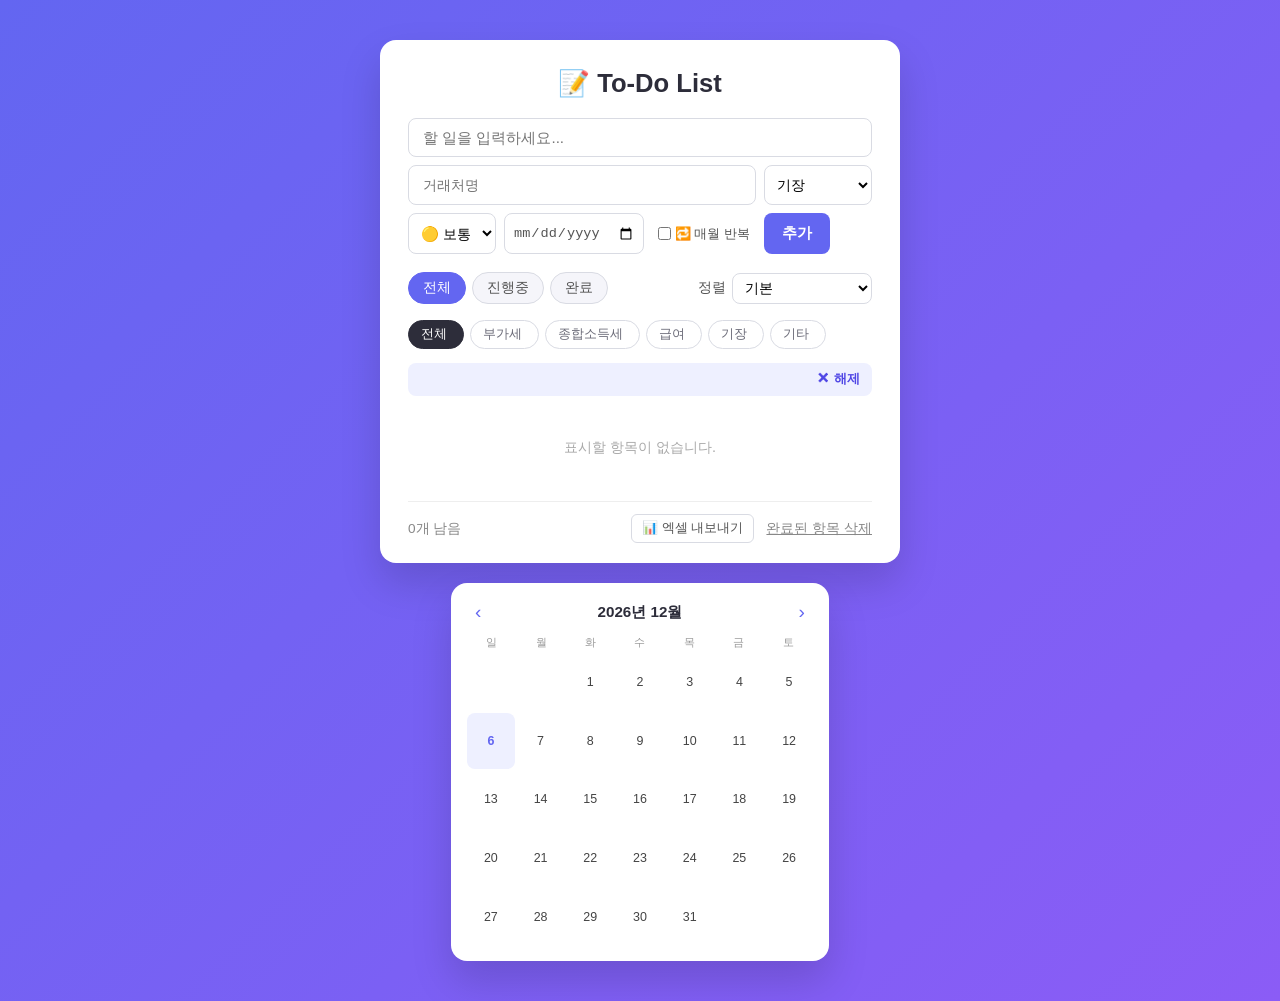
==== index.html @ e3bcc263 "Add initial To-Do List app Implements the HTML structure, styling, and interactive logic for a clien" ====
<!DOCTYPE html>
<html lang="ko">
<head>
  <meta charset="UTF-8" />
  <meta name="viewport" content="width=device-width, initial-scale=1.0" />
  <title>To-Do List</title>
  <link rel="stylesheet" href="style.css" />
</head>
<body>
  <div class="layout">
  <div class="app">
    <h1>📝 To-Do List</h1>

    <form id="todo-form" class="todo-form">
      <input
        type="text"
        id="todo-input"
        class="todo-input"
        placeholder="할 일을 입력하세요..."
        autocomplete="off"
        required
      />
      <div class="todo-form-row">
        <input
          type="text"
          id="client-input"
          class="client-input"
          placeholder="거래처명"
          autocomplete="off"
        />
        <select id="category-select">
          <option value="vat">부가세</option>
          <option value="income">종합소득세</option>
          <option value="payroll">급여</option>
          <option value="bookkeeping" selected>기장</option>
          <option value="etc">기타</option>
        </select>
      </div>
      <div class="todo-form-row">
        <select id="priority-select">
          <option value="high">🔴 높음</option>
          <option value="medium" selected>🟡 보통</option>
          <option value="low">🟢 낮음</option>
        </select>
        <input type="date" id="due-date-input" title="마감일" />
        <label class="recurring-label" title="매월 같은 날짜로 반복 생성">
          <input type="checkbox" id="recurring-checkbox" />
          🔁 매월 반복
        </label>
        <button type="submit">추가</button>
      </div>
    </form>

    <div class="controls">
      <div class="filters" id="filter-buttons">
        <button class="filter-btn active" data-filter="all">전체</button>
        <button class="filter-btn" data-filter="active">진행중</button>
        <button class="filter-btn" data-filter="completed">완료</button>
      </div>

      <div class="sort">
        <label for="sort-select">정렬</label>
        <select id="sort-select">
          <option value="default">기본</option>
          <option value="priority-desc">우선순위 높은순</option>
          <option value="priority-asc">우선순위 낮은순</option>
          <option value="due-asc">마감일 빠른순</option>
          <option value="client-asc">거래처명순</option>
        </select>
      </div>
    </div>

    <div class="category-filters" id="category-filter-buttons">
      <button class="category-filter-btn active" data-category="all">전체<span class="cat-count" data-cat="all"></span></button>
      <button class="category-filter-btn" data-category="vat">부가세<span class="cat-count" data-cat="vat"></span></button>
      <button class="category-filter-btn" data-category="income">종합소득세<span class="cat-count" data-cat="income"></span></button>
      <button class="category-filter-btn" data-category="payroll">급여<span class="cat-count" data-cat="payroll"></span></button>
      <button class="category-filter-btn" data-category="bookkeeping">기장<span class="cat-count" data-cat="bookkeeping"></span></button>
      <button class="category-filter-btn" data-category="etc">기타<span class="cat-count" data-cat="etc"></span></button>
    </div>

    <div id="date-filter-bar" class="date-filter-bar" hidden>
      <span id="date-filter-label"></span>
      <button type="button" id="date-filter-clear">✕ 해제</button>
    </div>

    <ul id="todo-list" class="todo-list"></ul>

    <div class="footer">
      <span id="items-left">0개 남음</span>
      <div class="footer-actions">
        <button id="export-btn" type="button" title="캘린더에 표시된 달 기준으로 내보냅니다">📊 엑셀 내보내기</button>
        <button id="clear-completed">완료된 항목 삭제</button>
      </div>
    </div>
  </div>

  <div class="calendar-widget">
    <div class="calendar-header">
      <button type="button" id="cal-prev" aria-label="이전 달">‹</button>
      <span id="cal-month-label"></span>
      <button type="button" id="cal-next" aria-label="다음 달">›</button>
    </div>
    <div class="calendar-weekdays">
      <span>일</span><span>월</span><span>화</span><span>수</span>
      <span>목</span><span>금</span><span>토</span>
    </div>
    <div class="calendar-grid" id="calendar-grid"></div>
  </div>
  </div>

  <script src="script.js"></script>
</body>
</html>
---- style.css ----
* {
  margin: 0;
  padding: 0;
  box-sizing: border-box;
}

body {
  font-family: "Segoe UI", "Apple SD Gothic Neo", Roboto, sans-serif;
  background: linear-gradient(135deg, #6366f1 0%, #8b5cf6 100%);
  min-height: 100vh;
  display: flex;
  justify-content: center;
  align-items: flex-start;
  padding: 40px 16px;
}

.layout {
  display: flex;
  gap: 20px;
  align-items: flex-start;
  flex-wrap: wrap;
  justify-content: center;
}

.app {
  width: 100%;
  max-width: 520px;
  background: #ffffff;
  border-radius: 16px;
  box-shadow: 0 20px 40px rgba(0, 0, 0, 0.15);
  padding: 28px 28px 20px;
}

/* 캘린더 위젯 (10cm x 10cm, 오른쪽 상단) */
.calendar-widget {
  width: 10cm;
  height: 10cm;
  box-sizing: border-box;
  background: #ffffff;
  border-radius: 16px;
  box-shadow: 0 20px 40px rgba(0, 0, 0, 0.15);
  padding: 16px;
  display: flex;
  flex-direction: column;
}

.calendar-header {
  display: flex;
  justify-content: space-between;
  align-items: center;
  margin-bottom: 10px;
}

.calendar-header button {
  background: none;
  border: none;
  font-size: 1.2rem;
  color: #6366f1;
  cursor: pointer;
  padding: 2px 8px;
  border-radius: 6px;
  transition: background 0.2s;
}

.calendar-header button:hover {
  background: #eef0ff;
}

#cal-month-label {
  font-weight: 700;
  font-size: 0.95rem;
  color: #2d2d3a;
}

.calendar-weekdays {
  display: grid;
  grid-template-columns: repeat(7, 1fr);
  text-align: center;
  font-size: 0.7rem;
  color: #999;
  margin-bottom: 4px;
}

.calendar-grid {
  display: grid;
  grid-template-columns: repeat(7, 1fr);
  grid-auto-rows: 1fr;
  gap: 2px;
  flex: 1;
}

.calendar-day {
  display: flex;
  flex-direction: column;
  align-items: center;
  justify-content: center;
  font-size: 0.78rem;
  color: #444;
  border-radius: 8px;
  position: relative;
  gap: 2px;
  cursor: pointer;
  transition: background 0.15s;
}

.calendar-day:hover {
  background: #f3f3fb;
}

.calendar-day.empty {
  visibility: hidden;
  cursor: default;
}

.calendar-day.today {
  background: #eef0ff;
  font-weight: 700;
  color: #6366f1;
}

.calendar-day.selected {
  background: #6366f1;
  color: #fff;
  font-weight: 700;
}

.calendar-day .due-dot {
  width: 6px;
  height: 6px;
  border-radius: 50%;
}

h1 {
  text-align: center;
  color: #2d2d3a;
  margin-bottom: 20px;
  font-size: 1.6rem;
}

/* 입력 폼 */
.todo-form {
  display: flex;
  flex-direction: column;
  gap: 8px;
  margin-bottom: 18px;
}

.todo-form-row {
  display: flex;
  gap: 8px;
}

#todo-input,
.todo-input {
  flex: 1;
  padding: 10px 14px;
  border: 1px solid #d9dbe3;
  border-radius: 8px;
  font-size: 0.95rem;
  outline: none;
  transition: border-color 0.2s;
}

#todo-input:focus {
  border-color: #6366f1;
}

#priority-select,
#category-select {
  padding: 10px 8px;
  border: 1px solid #d9dbe3;
  border-radius: 8px;
  font-size: 0.9rem;
  background: #fff;
  cursor: pointer;
}

.client-input {
  flex: 1;
  padding: 10px 14px;
  border: 1px solid #d9dbe3;
  border-radius: 8px;
  font-size: 0.9rem;
  outline: none;
  transition: border-color 0.2s;
}

.client-input:focus {
  border-color: #6366f1;
}

#due-date-input {
  padding: 9px 8px;
  border: 1px solid #d9dbe3;
  border-radius: 8px;
  font-size: 0.85rem;
  background: #fff;
  color: #555;
  cursor: pointer;
}

.todo-form button {
  padding: 10px 18px;
  border: none;
  border-radius: 8px;
  background: #6366f1;
  color: #fff;
  font-weight: 600;
  font-size: 0.95rem;
  cursor: pointer;
  transition: background 0.2s;
  white-space: nowrap;
}

.todo-form-row {
  flex-wrap: wrap;
}

.recurring-label {
  display: flex;
  align-items: center;
  gap: 4px;
  padding: 0 6px;
  font-size: 0.82rem;
  color: #555;
  white-space: nowrap;
  cursor: pointer;
}

.recurring-label input[type="checkbox"] {
  accent-color: #6366f1;
  cursor: pointer;
}

.todo-form button:hover {
  background: #4f46e5;
}

/* 컨트롤 영역 (필터 + 정렬) */
.controls {
  display: flex;
  justify-content: space-between;
  align-items: center;
  flex-wrap: wrap;
  gap: 10px;
  margin-bottom: 16px;
}

.filters {
  display: flex;
  gap: 6px;
}

.filter-btn {
  padding: 6px 14px;
  border: 1px solid #d9dbe3;
  border-radius: 20px;
  background: #f5f5fa;
  color: #555;
  font-size: 0.85rem;
  cursor: pointer;
  transition: all 0.2s;
}

.filter-btn:hover {
  background: #eaeaf5;
}

.filter-btn.active {
  background: #6366f1;
  color: #fff;
  border-color: #6366f1;
}

.sort {
  display: flex;
  align-items: center;
  gap: 6px;
  font-size: 0.85rem;
  color: #555;
}

.sort select {
  padding: 6px 8px;
  border: 1px solid #d9dbe3;
  border-radius: 8px;
  font-size: 0.85rem;
  background: #fff;
  cursor: pointer;
}

/* 카테고리 필터 탭 */
.category-filters {
  display: flex;
  gap: 6px;
  flex-wrap: wrap;
  margin-bottom: 14px;
}

.category-filter-btn {
  padding: 5px 12px;
  border: 1px solid #d9dbe3;
  border-radius: 20px;
  background: #fff;
  color: #6b6b78;
  font-size: 0.8rem;
  cursor: pointer;
  transition: all 0.2s;
}

.category-filter-btn:hover {
  background: #f5f5fa;
}

.category-filter-btn.active {
  background: #2d2d3a;
  color: #fff;
  border-color: #2d2d3a;
}

.cat-count {
  margin-left: 4px;
  font-size: 0.75rem;
  opacity: 0.8;
}

/* 날짜 필터 표시줄 */
.date-filter-bar {
  display: flex;
  justify-content: space-between;
  align-items: center;
  background: #eef0ff;
  color: #4f46e5;
  padding: 8px 12px;
  border-radius: 8px;
  font-size: 0.85rem;
  margin-bottom: 12px;
}

#date-filter-clear {
  background: none;
  border: none;
  color: #4f46e5;
  font-size: 0.8rem;
  cursor: pointer;
  font-weight: 600;
}

/* 목록 */
.todo-list {
  list-style: none;
  display: flex;
  flex-direction: column;
  gap: 8px;
  max-height: 420px;
  overflow-y: auto;
  margin-bottom: 14px;
}

.todo-item {
  display: flex;
  align-items: flex-start;
  gap: 10px;
  padding: 12px 14px;
  border-radius: 10px;
  background: #f8f8fc;
  border-left: 4px solid #ccc;
  animation: fadeIn 0.2s ease-in;
}

.todo-item input[type="checkbox"] {
  margin-top: 3px;
}

.todo-main {
  flex: 1;
  display: flex;
  flex-direction: column;
  gap: 3px;
  min-width: 0;
}

.todo-meta {
  display: flex;
  gap: 10px;
  flex-wrap: wrap;
  font-size: 0.75rem;
  color: #999;
}

.todo-meta .due-date.overdue {
  color: #dc2626;
  font-weight: 700;
}

.todo-meta .due-date.soon {
  color: #f97316;
  font-weight: 700;
}

.todo-item .priority-badge,
.todo-item .delete-btn {
  margin-top: 2px;
}

.todo-item.priority-high {
  border-left-color: #ef4444;
}

.todo-item.priority-medium {
  border-left-color: #f59e0b;
}

.todo-item.priority-low {
  border-left-color: #22c55e;
}

.todo-item input[type="checkbox"] {
  width: 18px;
  height: 18px;
  cursor: pointer;
  accent-color: #6366f1;
  flex-shrink: 0;
}

.todo-text {
  flex: 1;
  font-size: 0.95rem;
  color: #2d2d3a;
  word-break: break-word;
}

.todo-item.completed .todo-text {
  text-decoration: line-through;
  color: #aaa;
}

.priority-badge {
  font-size: 0.75rem;
  padding: 2px 8px;
  border-radius: 12px;
  font-weight: 600;
  flex-shrink: 0;
}

.priority-badge.high {
  background: #fee2e2;
  color: #ef4444;
}

.priority-badge.medium {
  background: #fef3c7;
  color: #f59e0b;
}

.priority-badge.low {
  background: #dcfce7;
  color: #22c55e;
}

.category-badge {
  font-size: 0.7rem;
  padding: 2px 8px;
  border-radius: 12px;
  font-weight: 600;
  flex-shrink: 0;
  align-self: flex-start;
}

.category-badge.vat {
  background: #dbeafe;
  color: #2563eb;
}

.category-badge.income {
  background: #ede9fe;
  color: #7c3aed;
}

.category-badge.payroll {
  background: #fce7f3;
  color: #db2777;
}

.category-badge.bookkeeping {
  background: #ccfbf1;
  color: #0d9488;
}

.category-badge.etc {
  background: #f1f5f9;
  color: #64748b;
}

.client-tag {
  font-weight: 700;
  color: #4f46e5;
  margin-right: 4px;
}

.recurring-badge {
  font-size: 0.7rem;
  padding: 2px 8px;
  border-radius: 12px;
  font-weight: 600;
  flex-shrink: 0;
  align-self: flex-start;
  background: #e0e7ff;
  color: #4f46e5;
}

/* 인라인 편집 */
.todo-edit-form {
  flex: 1;
  display: flex;
  flex-direction: column;
  gap: 6px;
}

.todo-edit-row {
  display: flex;
  gap: 6px;
}

.todo-edit-form input[type="text"],
.todo-edit-form input[type="date"],
.todo-edit-form select {
  padding: 7px 10px;
  border: 1px solid #d9dbe3;
  border-radius: 6px;
  font-size: 0.85rem;
  outline: none;
}

.todo-edit-form input[type="text"]:first-child {
  flex: 1;
}

.todo-edit-actions {
  display: flex;
  gap: 6px;
  justify-content: flex-end;
}

.todo-edit-actions button {
  padding: 5px 12px;
  border: none;
  border-radius: 6px;
  font-size: 0.8rem;
  cursor: pointer;
  font-weight: 600;
}

.edit-save-btn {
  background: #6366f1;
  color: #fff;
}

.edit-save-btn:hover {
  background: #4f46e5;
}

.edit-cancel-btn {
  background: #f1f5f9;
  color: #555;
}

.edit-cancel-btn:hover {
  background: #e2e8f0;
}

.edit-btn {
  background: none;
  border: none;
  color: #aaa;
  font-size: 1rem;
  cursor: pointer;
  flex-shrink: 0;
  transition: color 0.2s;
  line-height: 1;
}

.edit-btn:hover {
  color: #6366f1;
}

.delete-btn {
  background: none;
  border: none;
  color: #aaa;
  font-size: 1.1rem;
  cursor: pointer;
  flex-shrink: 0;
  transition: color 0.2s;
  line-height: 1;
}

.delete-btn:hover {
  color: #ef4444;
}

.empty-state {
  text-align: center;
  color: #aaa;
  padding: 30px 0;
  font-size: 0.9rem;
}

/* 하단 */
.footer {
  display: flex;
  justify-content: space-between;
  align-items: center;
  flex-wrap: wrap;
  gap: 8px;
  padding-top: 12px;
  border-top: 1px solid #eee;
  font-size: 0.85rem;
  color: #888;
}

.footer-actions {
  display: flex;
  align-items: center;
  gap: 12px;
}

#export-btn {
  background: none;
  border: 1px solid #d9dbe3;
  color: #555;
  cursor: pointer;
  font-size: 0.8rem;
  padding: 5px 10px;
  border-radius: 6px;
  transition: background 0.2s;
}

#export-btn:hover {
  background: #f5f5fa;
}

#clear-completed {
  background: none;
  border: none;
  color: #888;
  cursor: pointer;
  font-size: 0.85rem;
  text-decoration: underline;
}

#clear-completed:hover {
  color: #ef4444;
}

@keyframes fadeIn {
  from {
    opacity: 0;
    transform: translateY(-4px);
  }
  to {
    opacity: 1;
    transform: translateY(0);
  }
}

/* 스크롤바 */
.todo-list::-webkit-scrollbar {
  width: 6px;
}

.todo-list::-webkit-scrollbar-thumb {
  background: #d9dbe3;
  border-radius: 4px;
}
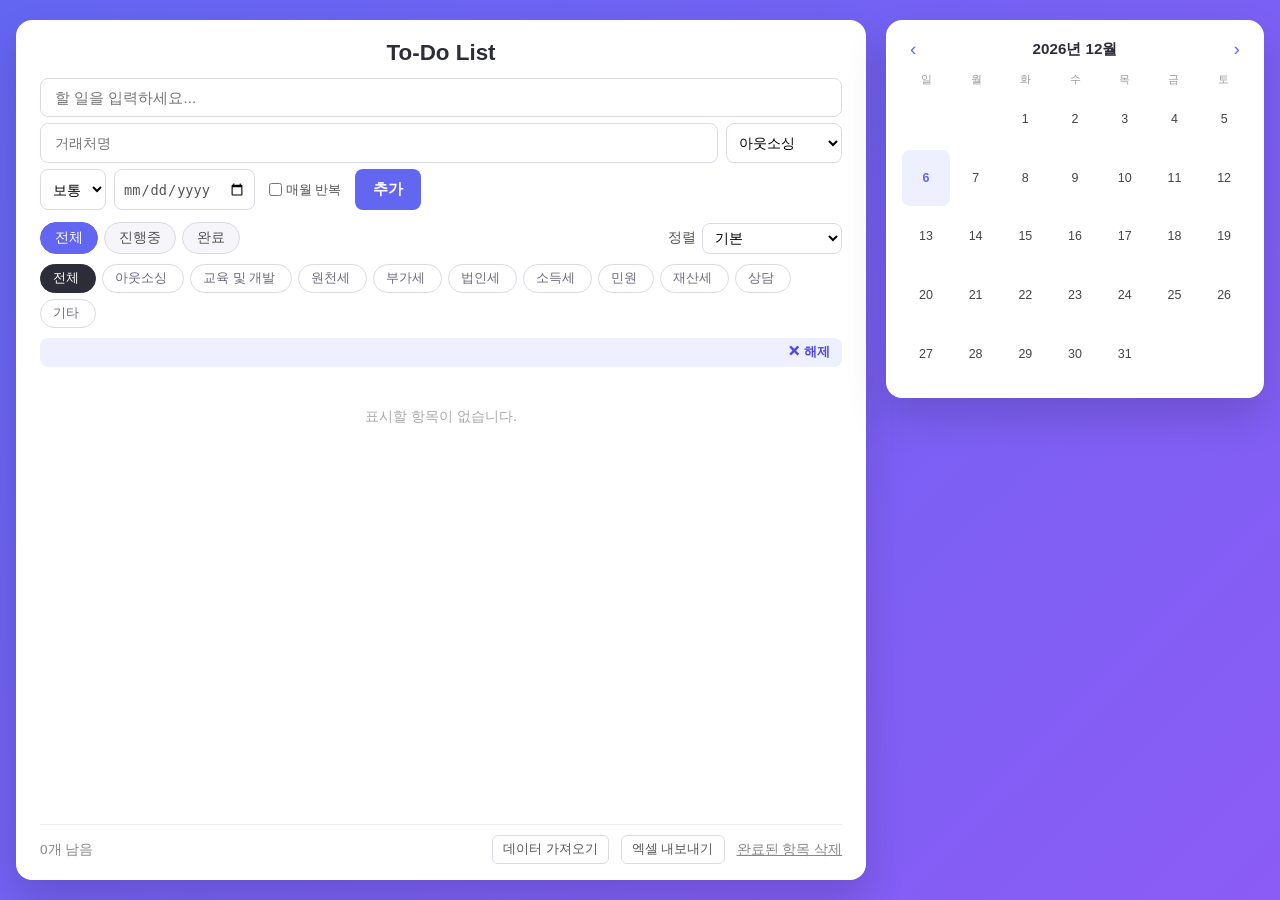
==== commit 0c5c9a6a: "Update categories, add SQLite persistence, and run script Switches task categories to match actual c" ====
--- a/index.html
+++ b/index.html
@@ -4,12 +4,13 @@
   <meta charset="UTF-8" />
   <meta name="viewport" content="width=device-width, initial-scale=1.0" />
   <title>To-Do List</title>
+  <link rel="icon" href="data:," />
   <link rel="stylesheet" href="style.css" />
 </head>
 <body>
   <div class="layout">
   <div class="app">
-    <h1>📝 To-Do List</h1>
+    <h1>To-Do List</h1>
 
     <form id="todo-form" class="todo-form">
       <input
@@ -29,23 +30,28 @@
           autocomplete="off"
         />
         <select id="category-select">
+          <option value="outsourcing" selected>아웃소싱</option>
+          <option value="education">교육 및 개발</option>
+          <option value="withholding">원천세</option>
           <option value="vat">부가세</option>
-          <option value="income">종합소득세</option>
-          <option value="payroll">급여</option>
-          <option value="bookkeeping" selected>기장</option>
+          <option value="corporate">법인세</option>
+          <option value="income">소득세</option>
+          <option value="civil">민원</option>
+          <option value="property">재산세</option>
+          <option value="consult">상담</option>
           <option value="etc">기타</option>
         </select>
       </div>
       <div class="todo-form-row">
         <select id="priority-select">
-          <option value="high">🔴 높음</option>
-          <option value="medium" selected>🟡 보통</option>
-          <option value="low">🟢 낮음</option>
+          <option value="high">높음</option>
+          <option value="medium" selected>보통</option>
+          <option value="low">낮음</option>
         </select>
         <input type="date" id="due-date-input" title="마감일" />
         <label class="recurring-label" title="매월 같은 날짜로 반복 생성">
           <input type="checkbox" id="recurring-checkbox" />
-          🔁 매월 반복
+          매월 반복
         </label>
         <button type="submit">추가</button>
       </div>
@@ -72,10 +78,15 @@
 
     <div class="category-filters" id="category-filter-buttons">
       <button class="category-filter-btn active" data-category="all">전체<span class="cat-count" data-cat="all"></span></button>
+      <button class="category-filter-btn" data-category="outsourcing">아웃소싱<span class="cat-count" data-cat="outsourcing"></span></button>
+      <button class="category-filter-btn" data-category="education">교육 및 개발<span class="cat-count" data-cat="education"></span></button>
+      <button class="category-filter-btn" data-category="withholding">원천세<span class="cat-count" data-cat="withholding"></span></button>
       <button class="category-filter-btn" data-category="vat">부가세<span class="cat-count" data-cat="vat"></span></button>
-      <button class="category-filter-btn" data-category="income">종합소득세<span class="cat-count" data-cat="income"></span></button>
-      <button class="category-filter-btn" data-category="payroll">급여<span class="cat-count" data-cat="payroll"></span></button>
-      <button class="category-filter-btn" data-category="bookkeeping">기장<span class="cat-count" data-cat="bookkeeping"></span></button>
+      <button class="category-filter-btn" data-category="corporate">법인세<span class="cat-count" data-cat="corporate"></span></button>
+      <button class="category-filter-btn" data-category="income">소득세<span class="cat-count" data-cat="income"></span></button>
+      <button class="category-filter-btn" data-category="civil">민원<span class="cat-count" data-cat="civil"></span></button>
+      <button class="category-filter-btn" data-category="property">재산세<span class="cat-count" data-cat="property"></span></button>
+      <button class="category-filter-btn" data-category="consult">상담<span class="cat-count" data-cat="consult"></span></button>
       <button class="category-filter-btn" data-category="etc">기타<span class="cat-count" data-cat="etc"></span></button>
     </div>
 
@@ -89,7 +100,9 @@
     <div class="footer">
       <span id="items-left">0개 남음</span>
       <div class="footer-actions">
-        <button id="export-btn" type="button" title="캘린더에 표시된 달 기준으로 내보냅니다">📊 엑셀 내보내기</button>
+        <button id="import-btn" type="button" title="JSON 백업 파일에서 항목을 가져옵니다">데이터 가져오기</button>
+        <input type="file" id="import-file-input" accept="application/json" hidden />
+        <button id="export-btn" type="button" title="캘린더에 표시된 달 기준으로 내보냅니다">엑셀 내보내기</button>
         <button id="clear-completed">완료된 항목 삭제</button>
       </div>
     </div>
@@ -107,8 +120,11 @@
     </div>
     <div class="calendar-grid" id="calendar-grid"></div>
   </div>
+
+  <div id="calendar-tooltip" class="calendar-tooltip"></div>
   </div>
 
+  <script src="vendor/sql-wasm.js"></script>
   <script src="script.js"></script>
 </body>
 </html>
--- a/style.css
+++ b/style.css
@@ -4,14 +4,20 @@
   box-sizing: border-box;
 }
 
+html,
+body {
+  height: 100%;
+}
+
 body {
   font-family: "Segoe UI", "Apple SD Gothic Neo", Roboto, sans-serif;
   background: linear-gradient(135deg, #6366f1 0%, #8b5cf6 100%);
-  min-height: 100vh;
+  height: 100vh;
+  overflow: hidden;
   display: flex;
   justify-content: center;
   align-items: flex-start;
-  padding: 40px 16px;
+  padding: 20px 16px;
 }
 
 .layout {
@@ -20,15 +26,24 @@
   align-items: flex-start;
   flex-wrap: wrap;
   justify-content: center;
+  height: 100%;
+  max-width: 1500px;
+  width: 100%;
 }
 
 .app {
   width: 100%;
-  max-width: 520px;
+  max-width: 980px;
+  height: 100%;
   background: #ffffff;
   border-radius: 16px;
   box-shadow: 0 20px 40px rgba(0, 0, 0, 0.15);
-  padding: 28px 28px 20px;
+  padding: 20px 24px 16px;
+  display: flex;
+  flex-direction: column;
+  flex: 1 1 700px;
+  min-width: 0;
+  overflow: hidden;
 }
 
 /* 캘린더 위젯 (10cm x 10cm, 오른쪽 상단) */
@@ -42,6 +57,8 @@
   padding: 16px;
   display: flex;
   flex-direction: column;
+  flex-shrink: 0;
+  align-self: flex-start;
 }
 
 .calendar-header {
@@ -130,19 +147,76 @@
   border-radius: 50%;
 }
 
+.calendar-tooltip {
+  display: none;
+  position: fixed;
+  z-index: 1000;
+  width: 240px;
+  max-height: 260px;
+  overflow-y: auto;
+  background: #ffffff;
+  border-radius: 10px;
+  box-shadow: 0 12px 28px rgba(0, 0, 0, 0.2);
+  padding: 10px 12px;
+  font-size: 0.78rem;
+}
+
+.calendar-tooltip-header {
+  font-weight: 700;
+  color: #2d2d3a;
+  margin-bottom: 6px;
+  font-size: 0.8rem;
+}
+
+.calendar-tooltip-item {
+  display: flex;
+  align-items: center;
+  gap: 6px;
+  padding: 4px 0;
+  border-top: 1px solid #f1f1f6;
+}
+
+.calendar-tooltip-item:first-of-type {
+  border-top: none;
+}
+
+.calendar-tooltip-dot {
+  width: 8px;
+  height: 8px;
+  border-radius: 50%;
+  flex-shrink: 0;
+}
+
+.calendar-tooltip-client {
+  font-weight: 700;
+  color: #4f46e5;
+  flex-shrink: 0;
+}
+
+.calendar-tooltip-text {
+  flex: 1;
+  min-width: 0;
+  overflow: hidden;
+  text-overflow: ellipsis;
+  white-space: nowrap;
+  color: #2d2d3a;
+}
+
 h1 {
   text-align: center;
   color: #2d2d3a;
-  margin-bottom: 20px;
-  font-size: 1.6rem;
+  margin-bottom: 12px;
+  font-size: 1.4rem;
+  flex-shrink: 0;
 }
 
 /* 입력 폼 */
 .todo-form {
   display: flex;
   flex-direction: column;
-  gap: 8px;
-  margin-bottom: 18px;
+  gap: 6px;
+  margin-bottom: 12px;
+  flex-shrink: 0;
 }
 
 .todo-form-row {
@@ -243,7 +317,8 @@
   align-items: center;
   flex-wrap: wrap;
   gap: 10px;
-  margin-bottom: 16px;
+  margin-bottom: 10px;
+  flex-shrink: 0;
 }
 
 .filters {
@@ -294,7 +369,8 @@
   display: flex;
   gap: 6px;
   flex-wrap: wrap;
-  margin-bottom: 14px;
+  margin-bottom: 10px;
+  flex-shrink: 0;
 }
 
 .category-filter-btn {
@@ -331,10 +407,11 @@
   align-items: center;
   background: #eef0ff;
   color: #4f46e5;
-  padding: 8px 12px;
-  border-radius: 8px;
-  font-size: 0.85rem;
-  margin-bottom: 12px;
+  padding: 6px 12px;
+  border-radius: 8px;
+  font-size: 0.85rem;
+  margin-bottom: 10px;
+  flex-shrink: 0;
 }
 
 #date-filter-clear {
@@ -351,56 +428,50 @@
   list-style: none;
   display: flex;
   flex-direction: column;
+  gap: 6px;
+  flex: 1;
+  min-height: 0;
+  overflow-y: auto;
+  margin-bottom: 10px;
+}
+
+.todo-item {
+  display: flex;
+  align-items: center;
   gap: 8px;
-  max-height: 420px;
-  overflow-y: auto;
-  margin-bottom: 14px;
-}
-
-.todo-item {
-  display: flex;
-  align-items: flex-start;
-  gap: 10px;
-  padding: 12px 14px;
-  border-radius: 10px;
+  padding: 8px 12px;
+  border-radius: 8px;
   background: #f8f8fc;
   border-left: 4px solid #ccc;
   animation: fadeIn 0.2s ease-in;
 }
 
 .todo-item input[type="checkbox"] {
-  margin-top: 3px;
-}
-
-.todo-main {
-  flex: 1;
-  display: flex;
-  flex-direction: column;
-  gap: 3px;
-  min-width: 0;
-}
-
-.todo-meta {
-  display: flex;
-  gap: 10px;
-  flex-wrap: wrap;
-  font-size: 0.75rem;
+  flex-shrink: 0;
+}
+
+.due-date {
+  font-size: 0.78rem;
   color: #999;
-}
-
-.todo-meta .due-date.overdue {
+  flex-shrink: 0;
+  white-space: nowrap;
+}
+
+.completed-date {
+  font-size: 0.78rem;
+  color: #999;
+  flex-shrink: 0;
+  white-space: nowrap;
+}
+
+.due-date.overdue {
   color: #dc2626;
   font-weight: 700;
 }
 
-.todo-meta .due-date.soon {
+.due-date.soon {
   color: #f97316;
   font-weight: 700;
-}
-
-.todo-item .priority-badge,
-.todo-item .delete-btn {
-  margin-top: 2px;
 }
 
 .todo-item.priority-high {
@@ -425,9 +496,12 @@
 
 .todo-text {
   flex: 1;
-  font-size: 0.95rem;
+  min-width: 0;
+  font-size: 0.9rem;
   color: #2d2d3a;
-  word-break: break-word;
+  white-space: nowrap;
+  overflow: hidden;
+  text-overflow: ellipsis;
 }
 
 .todo-item.completed .todo-text {
@@ -464,7 +538,17 @@
   border-radius: 12px;
   font-weight: 600;
   flex-shrink: 0;
-  align-self: flex-start;
+  white-space: nowrap;
+}
+
+.category-badge.education {
+  background: #f0fdf4;
+  color: #16a34a;
+}
+
+.category-badge.withholding {
+  background: #fef3c7;
+  color: #b45309;
 }
 
 .category-badge.vat {
@@ -472,19 +556,34 @@
   color: #2563eb;
 }
 
+.category-badge.corporate {
+  background: #e0e7ff;
+  color: #4338ca;
+}
+
 .category-badge.income {
   background: #ede9fe;
   color: #7c3aed;
 }
 
-.category-badge.payroll {
-  background: #fce7f3;
-  color: #db2777;
-}
-
-.category-badge.bookkeeping {
-  background: #ccfbf1;
-  color: #0d9488;
+.category-badge.civil {
+  background: #ffe4e6;
+  color: #e11d48;
+}
+
+.category-badge.outsourcing {
+  background: #cffafe;
+  color: #0e7490;
+}
+
+.category-badge.property {
+  background: #ecfccb;
+  color: #4d7c0f;
+}
+
+.category-badge.consult {
+  background: #ffedd5;
+  color: #c2410c;
 }
 
 .category-badge.etc {
@@ -493,9 +592,11 @@
 }
 
 .client-tag {
+  font-size: 0.85rem;
   font-weight: 700;
   color: #4f46e5;
-  margin-right: 4px;
+  flex-shrink: 0;
+  white-space: nowrap;
 }
 
 .recurring-badge {
@@ -504,7 +605,7 @@
   border-radius: 12px;
   font-weight: 600;
   flex-shrink: 0;
-  align-self: flex-start;
+  white-space: nowrap;
   background: #e0e7ff;
   color: #4f46e5;
 }
@@ -613,10 +714,11 @@
   align-items: center;
   flex-wrap: wrap;
   gap: 8px;
-  padding-top: 12px;
+  padding-top: 10px;
   border-top: 1px solid #eee;
   font-size: 0.85rem;
   color: #888;
+  flex-shrink: 0;
 }
 
 .footer-actions {
@@ -625,7 +727,8 @@
   gap: 12px;
 }
 
-#export-btn {
+#export-btn,
+#import-btn {
   background: none;
   border: 1px solid #d9dbe3;
   color: #555;
@@ -636,7 +739,8 @@
   transition: background 0.2s;
 }
 
-#export-btn:hover {
+#export-btn:hover,
+#import-btn:hover {
   background: #f5f5fa;
 }
 
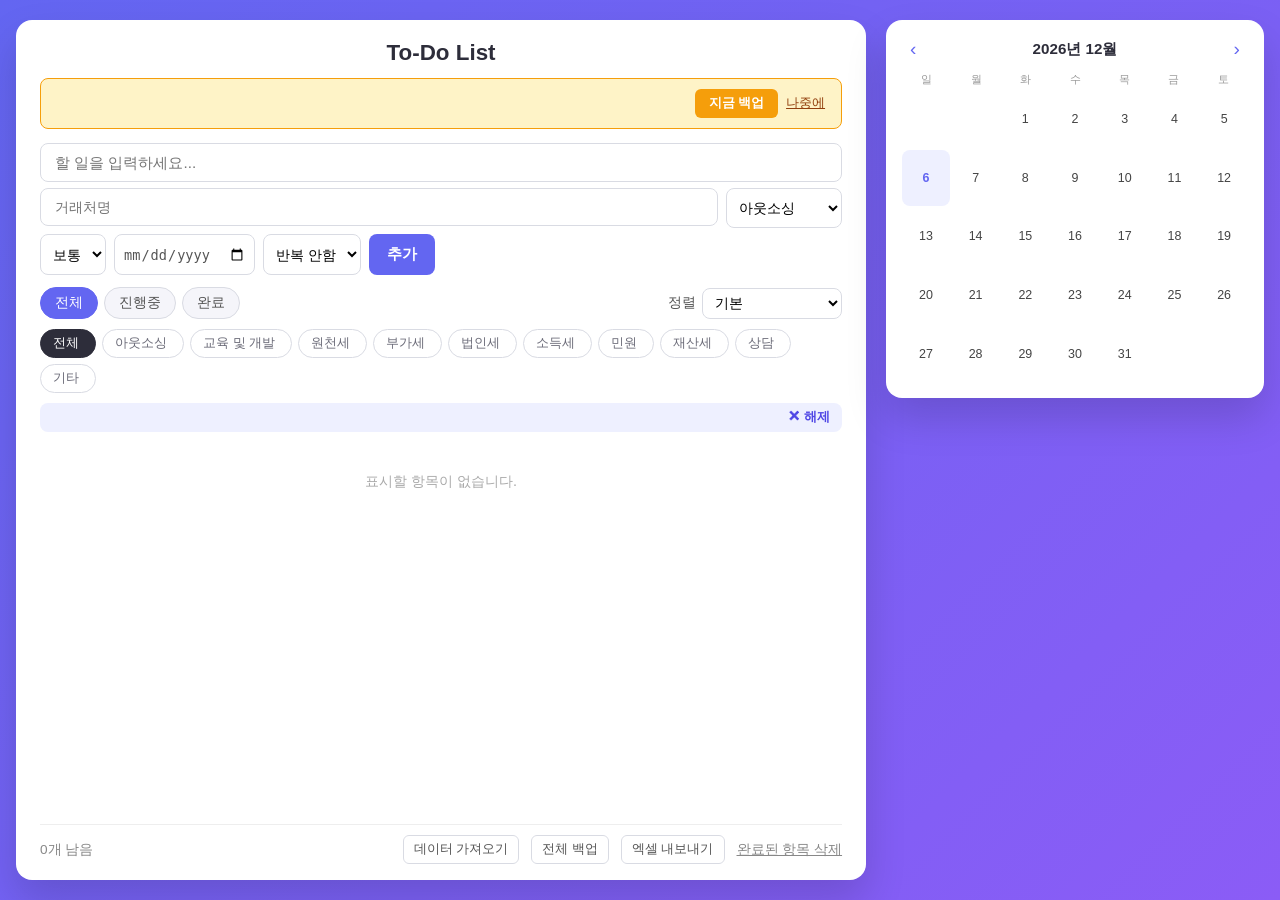
==== commit 42da0449: "Replace per-device IndexedDB storage with Firebase Auth + Firestore sync Adds Google sign-in gate an" ====
--- a/index.html
+++ b/index.html
@@ -12,23 +12,37 @@
   <div class="app">
     <h1>To-Do List</h1>
 
+    <div id="backup-reminder-bar" class="backup-reminder-bar" hidden>
+      <span id="backup-reminder-label"></span>
+      <div class="backup-reminder-actions">
+        <button type="button" id="backup-reminder-backup-btn">지금 백업</button>
+        <button type="button" id="backup-reminder-dismiss-btn">나중에</button>
+      </div>
+    </div>
+
     <form id="todo-form" class="todo-form">
-      <input
-        type="text"
-        id="todo-input"
-        class="todo-input"
-        placeholder="할 일을 입력하세요..."
-        autocomplete="off"
-        required
-      />
-      <div class="todo-form-row">
+      <div class="autocomplete-wrapper">
         <input
           type="text"
-          id="client-input"
-          class="client-input"
-          placeholder="거래처명"
+          id="todo-input"
+          class="todo-input"
+          placeholder="할 일을 입력하세요..."
           autocomplete="off"
+          required
         />
+        <ul class="autocomplete-list" id="todo-input-suggestions" hidden></ul>
+      </div>
+      <div class="todo-form-row">
+        <div class="autocomplete-wrapper">
+          <input
+            type="text"
+            id="client-input"
+            class="client-input"
+            placeholder="거래처명"
+            autocomplete="off"
+          />
+          <ul class="autocomplete-list" id="client-input-suggestions" hidden></ul>
+        </div>
         <select id="category-select">
           <option value="outsourcing" selected>아웃소싱</option>
           <option value="education">교육 및 개발</option>
@@ -49,10 +63,11 @@
           <option value="low">낮음</option>
         </select>
         <input type="date" id="due-date-input" title="마감일" />
-        <label class="recurring-label" title="매월 같은 날짜로 반복 생성">
-          <input type="checkbox" id="recurring-checkbox" />
-          매월 반복
-        </label>
+        <select id="recurring-select" title="반복 설정">
+          <option value="" selected>반복 안함</option>
+          <option value="weekly">매주 반복</option>
+          <option value="monthly">매월 반복</option>
+        </select>
         <button type="submit">추가</button>
       </div>
     </form>
@@ -102,6 +117,7 @@
       <div class="footer-actions">
         <button id="import-btn" type="button" title="JSON 백업 파일에서 항목을 가져옵니다">데이터 가져오기</button>
         <input type="file" id="import-file-input" accept="application/json" hidden />
+        <button id="backup-btn" type="button" title="전체 데이터를 JSON 파일로 백업합니다">전체 백업</button>
         <button id="export-btn" type="button" title="캘린더에 표시된 달 기준으로 내보냅니다">엑셀 내보내기</button>
         <button id="clear-completed">완료된 항목 삭제</button>
       </div>
@@ -124,6 +140,8 @@
   <div id="calendar-tooltip" class="calendar-tooltip"></div>
   </div>
 
+  <div id="toast" class="toast" hidden></div>
+
   <script src="vendor/sql-wasm.js"></script>
   <script src="script.js"></script>
 </body>
--- a/style.css
+++ b/style.css
@@ -202,6 +202,22 @@
   color: #2d2d3a;
 }
 
+.calendar-tooltip-item.completed-item .calendar-tooltip-text,
+.calendar-tooltip-item.completed-item .calendar-tooltip-client {
+  text-decoration: line-through;
+  color: #9ca3af;
+}
+
+.calendar-tooltip-done {
+  flex-shrink: 0;
+  font-size: 0.68rem;
+  font-weight: 700;
+  color: #16a34a;
+  background: #f0fdf4;
+  border-radius: 4px;
+  padding: 1px 5px;
+}
+
 h1 {
   text-align: center;
   color: #2d2d3a;
@@ -227,6 +243,7 @@
 #todo-input,
 .todo-input {
   flex: 1;
+  width: 100%;
   padding: 10px 14px;
   border: 1px solid #d9dbe3;
   border-radius: 8px;
@@ -251,6 +268,7 @@
 
 .client-input {
   flex: 1;
+  width: 100%;
   padding: 10px 14px;
   border: 1px solid #d9dbe3;
   border-radius: 8px;
@@ -290,19 +308,12 @@
   flex-wrap: wrap;
 }
 
-.recurring-label {
-  display: flex;
-  align-items: center;
-  gap: 4px;
-  padding: 0 6px;
-  font-size: 0.82rem;
-  color: #555;
-  white-space: nowrap;
-  cursor: pointer;
-}
-
-.recurring-label input[type="checkbox"] {
-  accent-color: #6366f1;
+#recurring-select {
+  padding: 10px 8px;
+  border: 1px solid #d9dbe3;
+  border-radius: 8px;
+  font-size: 0.9rem;
+  background: #fff;
   cursor: pointer;
 }
 
@@ -728,7 +739,8 @@
 }
 
 #export-btn,
-#import-btn {
+#import-btn,
+#backup-btn {
   background: none;
   border: 1px solid #d9dbe3;
   color: #555;
@@ -740,8 +752,51 @@
 }
 
 #export-btn:hover,
-#import-btn:hover {
+#import-btn:hover,
+#backup-btn:hover {
   background: #f5f5fa;
+}
+
+.backup-reminder-bar {
+  display: flex;
+  justify-content: space-between;
+  align-items: center;
+  flex-wrap: wrap;
+  gap: 8px;
+  background: #fef3c7;
+  border: 1px solid #f59e0b;
+  color: #92400e;
+  padding: 10px 16px;
+  border-radius: 8px;
+  font-size: 0.85rem;
+  margin-bottom: 14px;
+  flex-shrink: 0;
+}
+
+.backup-reminder-actions {
+  display: flex;
+  gap: 8px;
+  flex-shrink: 0;
+}
+
+#backup-reminder-backup-btn {
+  background: #f59e0b;
+  border: none;
+  color: #fff;
+  font-weight: 600;
+  padding: 6px 14px;
+  border-radius: 6px;
+  cursor: pointer;
+  font-size: 0.8rem;
+}
+
+#backup-reminder-dismiss-btn {
+  background: none;
+  border: none;
+  color: #92400e;
+  text-decoration: underline;
+  cursor: pointer;
+  font-size: 0.8rem;
 }
 
 #clear-completed {
@@ -768,6 +823,67 @@
   }
 }
 
+/* 토스트 알림 */
+.toast {
+  position: fixed;
+  bottom: 32px;
+  left: 50%;
+  transform: translateX(-50%);
+  background: #2d2d3a;
+  color: #fff;
+  padding: 12px 22px;
+  border-radius: 8px;
+  font-size: 0.9rem;
+  box-shadow: 0 10px 24px rgba(0, 0, 0, 0.3);
+  z-index: 2000;
+  max-width: 90vw;
+  text-align: center;
+  animation: toastIn 0.2s ease-out;
+}
+
+@keyframes toastIn {
+  from {
+    opacity: 0;
+    transform: translate(-50%, 8px);
+  }
+  to {
+    opacity: 1;
+    transform: translate(-50%, 0);
+  }
+}
+
+/* 자동완성 드롭다운 */
+.autocomplete-wrapper {
+  position: relative;
+  flex: 1;
+}
+
+.autocomplete-list {
+  position: absolute;
+  top: 100%;
+  left: 0;
+  right: 0;
+  background: #fff;
+  border: 1px solid #d9dbe3;
+  border-radius: 8px;
+  margin-top: 4px;
+  list-style: none;
+  box-shadow: 0 8px 20px rgba(0, 0, 0, 0.12);
+  z-index: 50;
+  overflow: hidden;
+}
+
+.autocomplete-list li {
+  padding: 8px 14px;
+  font-size: 0.88rem;
+  color: #2d2d3a;
+  cursor: pointer;
+}
+
+.autocomplete-list li:hover {
+  background: #f3f3fb;
+}
+
 /* 스크롤바 */
 .todo-list::-webkit-scrollbar {
   width: 6px;
